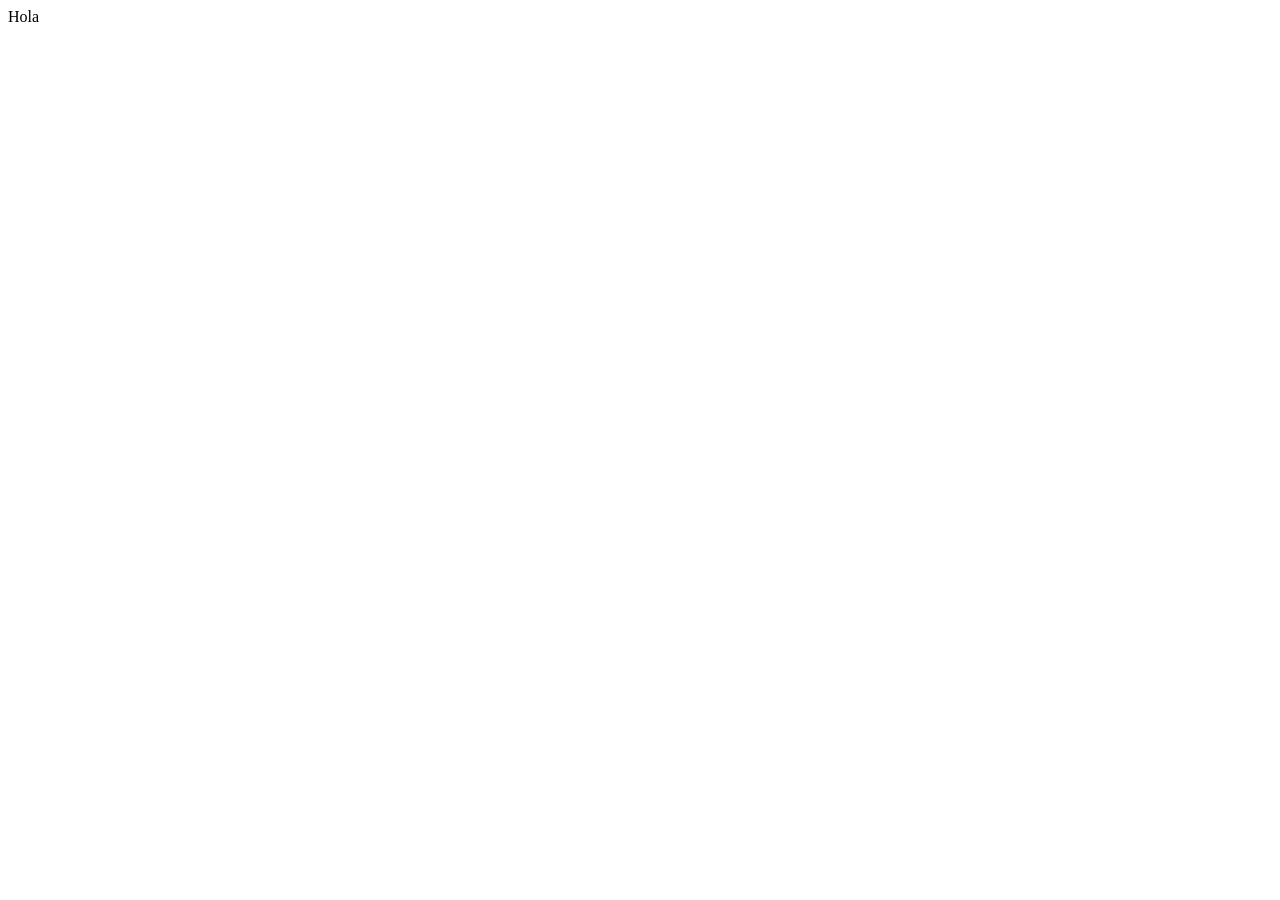
==== index.html @ ee679d91 "commit 1 test" ====
<!DOCTYPE html>
<html lang="en">
<head>
    <meta charset="UTF-8">
    <meta name="viewport" content="width=device-width, initial-scale=1.0">
    <title>Document</title>
</head>
<body>
    Hola
</body>
</html>
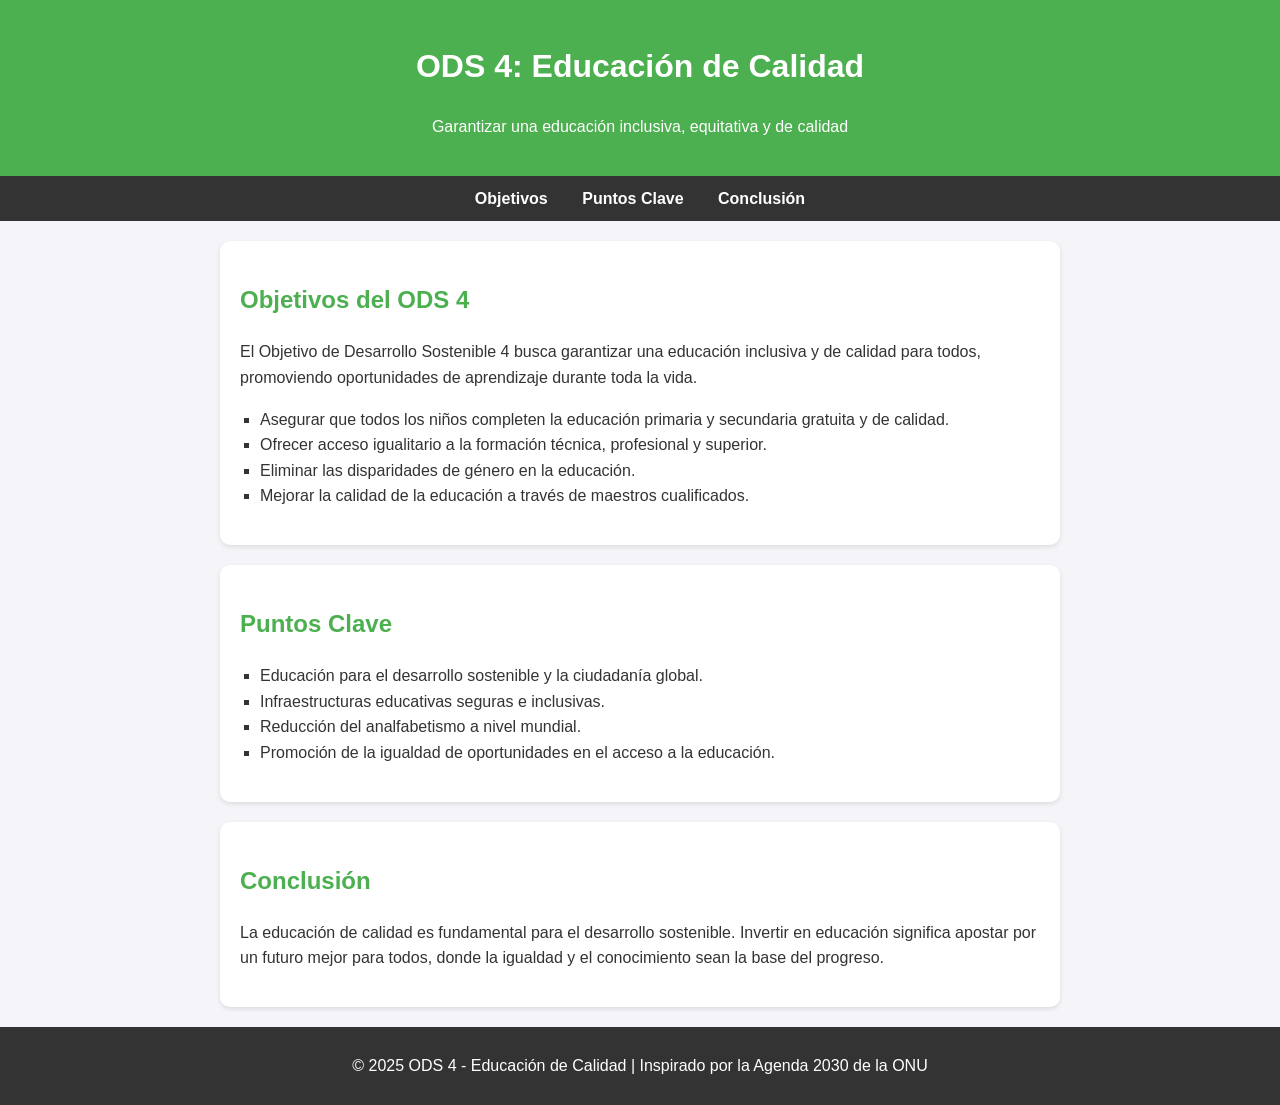
==== commit b9dd7211: "v1 page" ====
--- a/index.html
+++ b/index.html
@@ -1,11 +1,100 @@
 <!DOCTYPE html>
-<html lang="en">
+<html lang="es">
 <head>
     <meta charset="UTF-8">
     <meta name="viewport" content="width=device-width, initial-scale=1.0">
-    <title>Document</title>
+    <title>ODS 4 - Educación de Calidad</title>
+    <style>
+        body {
+            font-family: Arial, sans-serif;
+            line-height: 1.6;
+            margin: 0;
+            padding: 0;
+            background-color: #f4f4f9;
+            color: #333;
+        }
+        header {
+            background-color: #4CAF50;
+            color: white;
+            text-align: center;
+            padding: 20px 0;
+        }
+        nav {
+            background: #333;
+            color: white;
+            padding: 10px;
+            text-align: center;
+        }
+        nav a {
+            color: white;
+            margin: 0 15px;
+            text-decoration: none;
+            font-weight: bold;
+        }
+        section {
+            max-width: 800px;
+            margin: 20px auto;
+            padding: 20px;
+            background: white;
+            border-radius: 10px;
+            box-shadow: 0 2px 5px rgba(0,0,0,0.1);
+        }
+        h2 {
+            color: #4CAF50;
+        }
+        ul {
+            list-style-type: square;
+            padding-left: 20px;
+        }
+        footer {
+            background-color: #333;
+            color: white;
+            text-align: center;
+            padding: 10px 0;
+            margin-top: 20px;
+        }
+    </style>
 </head>
 <body>
-    Hola
+    <header>
+        <h1>ODS 4: Educación de Calidad</h1>
+        <p>Garantizar una educación inclusiva, equitativa y de calidad</p>
+    </header>
+
+    <nav>
+        <a href="#objetivos">Objetivos</a>
+        <a href="#puntos-clave">Puntos Clave</a>
+        <a href="#conclusion">Conclusión</a>
+    </nav>
+
+    <section id="objetivos">
+        <h2>Objetivos del ODS 4</h2>
+        <p>El Objetivo de Desarrollo Sostenible 4 busca garantizar una educación inclusiva y de calidad para todos, promoviendo oportunidades de aprendizaje durante toda la vida.</p>
+        <ul>
+            <li>Asegurar que todos los niños completen la educación primaria y secundaria gratuita y de calidad.</li>
+            <li>Ofrecer acceso igualitario a la formación técnica, profesional y superior.</li>
+            <li>Eliminar las disparidades de género en la educación.</li>
+            <li>Mejorar la calidad de la educación a través de maestros cualificados.</li>
+        </ul>
+    </section>
+
+    <section id="puntos-clave">
+        <h2>Puntos Clave</h2>
+        <ul>
+            <li>Educación para el desarrollo sostenible y la ciudadanía global.</li>
+            <li>Infraestructuras educativas seguras e inclusivas.</li>
+            <li>Reducción del analfabetismo a nivel mundial.</li>
+            <li>Promoción de la igualdad de oportunidades en el acceso a la educación.</li>
+        </ul>
+    </section>
+
+    <section id="conclusion">
+        <h2>Conclusión</h2>
+        <p>La educación de calidad es fundamental para el desarrollo sostenible. Invertir en educación significa apostar por un futuro mejor para todos, donde la igualdad y el conocimiento sean la base del progreso.</p>
+    </section>
+
+    <footer>
+        <p>&copy; 2025 ODS 4 - Educación de Calidad | Inspirado por la Agenda 2030 de la ONU</p>
+    </footer>
 </body>
 </html>
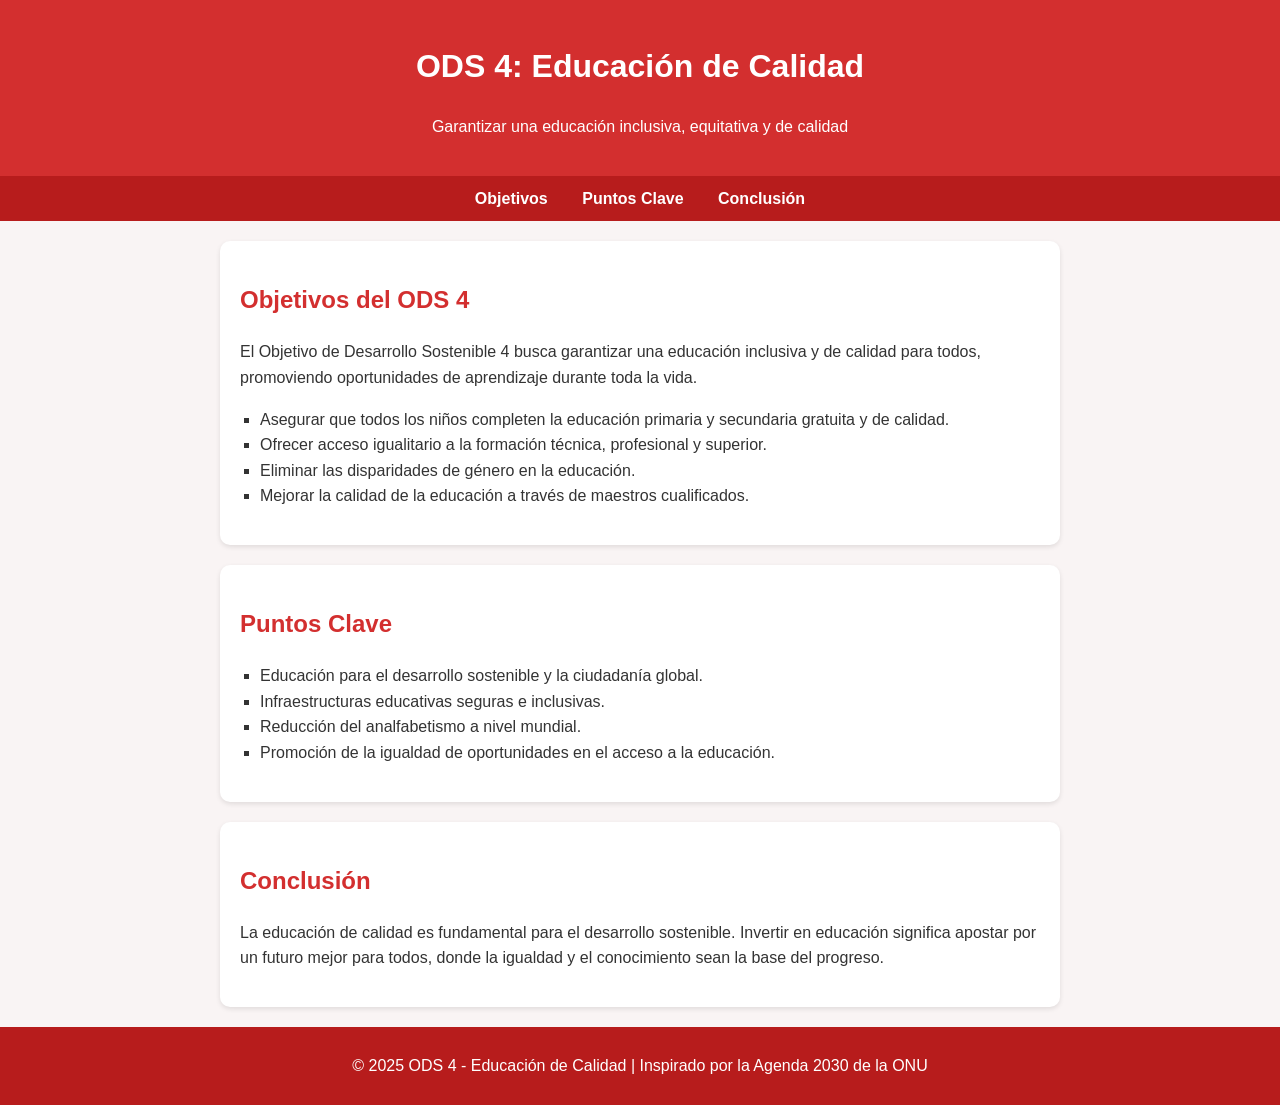
==== commit 8dd745c7: "Tonalidades rojas ODS4" ====
--- a/index.html
+++ b/index.html
@@ -10,17 +10,17 @@
             line-height: 1.6;
             margin: 0;
             padding: 0;
-            background-color: #f4f4f9;
+            background-color: #f9f4f4;
             color: #333;
         }
         header {
-            background-color: #4CAF50;
+            background-color: #D32F2F;
             color: white;
             text-align: center;
             padding: 20px 0;
         }
         nav {
-            background: #333;
+            background: #B71C1C;
             color: white;
             padding: 10px;
             text-align: center;
@@ -40,14 +40,14 @@
             box-shadow: 0 2px 5px rgba(0,0,0,0.1);
         }
         h2 {
-            color: #4CAF50;
+            color: #D32F2F;
         }
         ul {
             list-style-type: square;
             padding-left: 20px;
         }
         footer {
-            background-color: #333;
+            background-color: #B71C1C;
             color: white;
             text-align: center;
             padding: 10px 0;
@@ -97,4 +97,4 @@
         <p>&copy; 2025 ODS 4 - Educación de Calidad | Inspirado por la Agenda 2030 de la ONU</p>
     </footer>
 </body>
-</html>+</html>
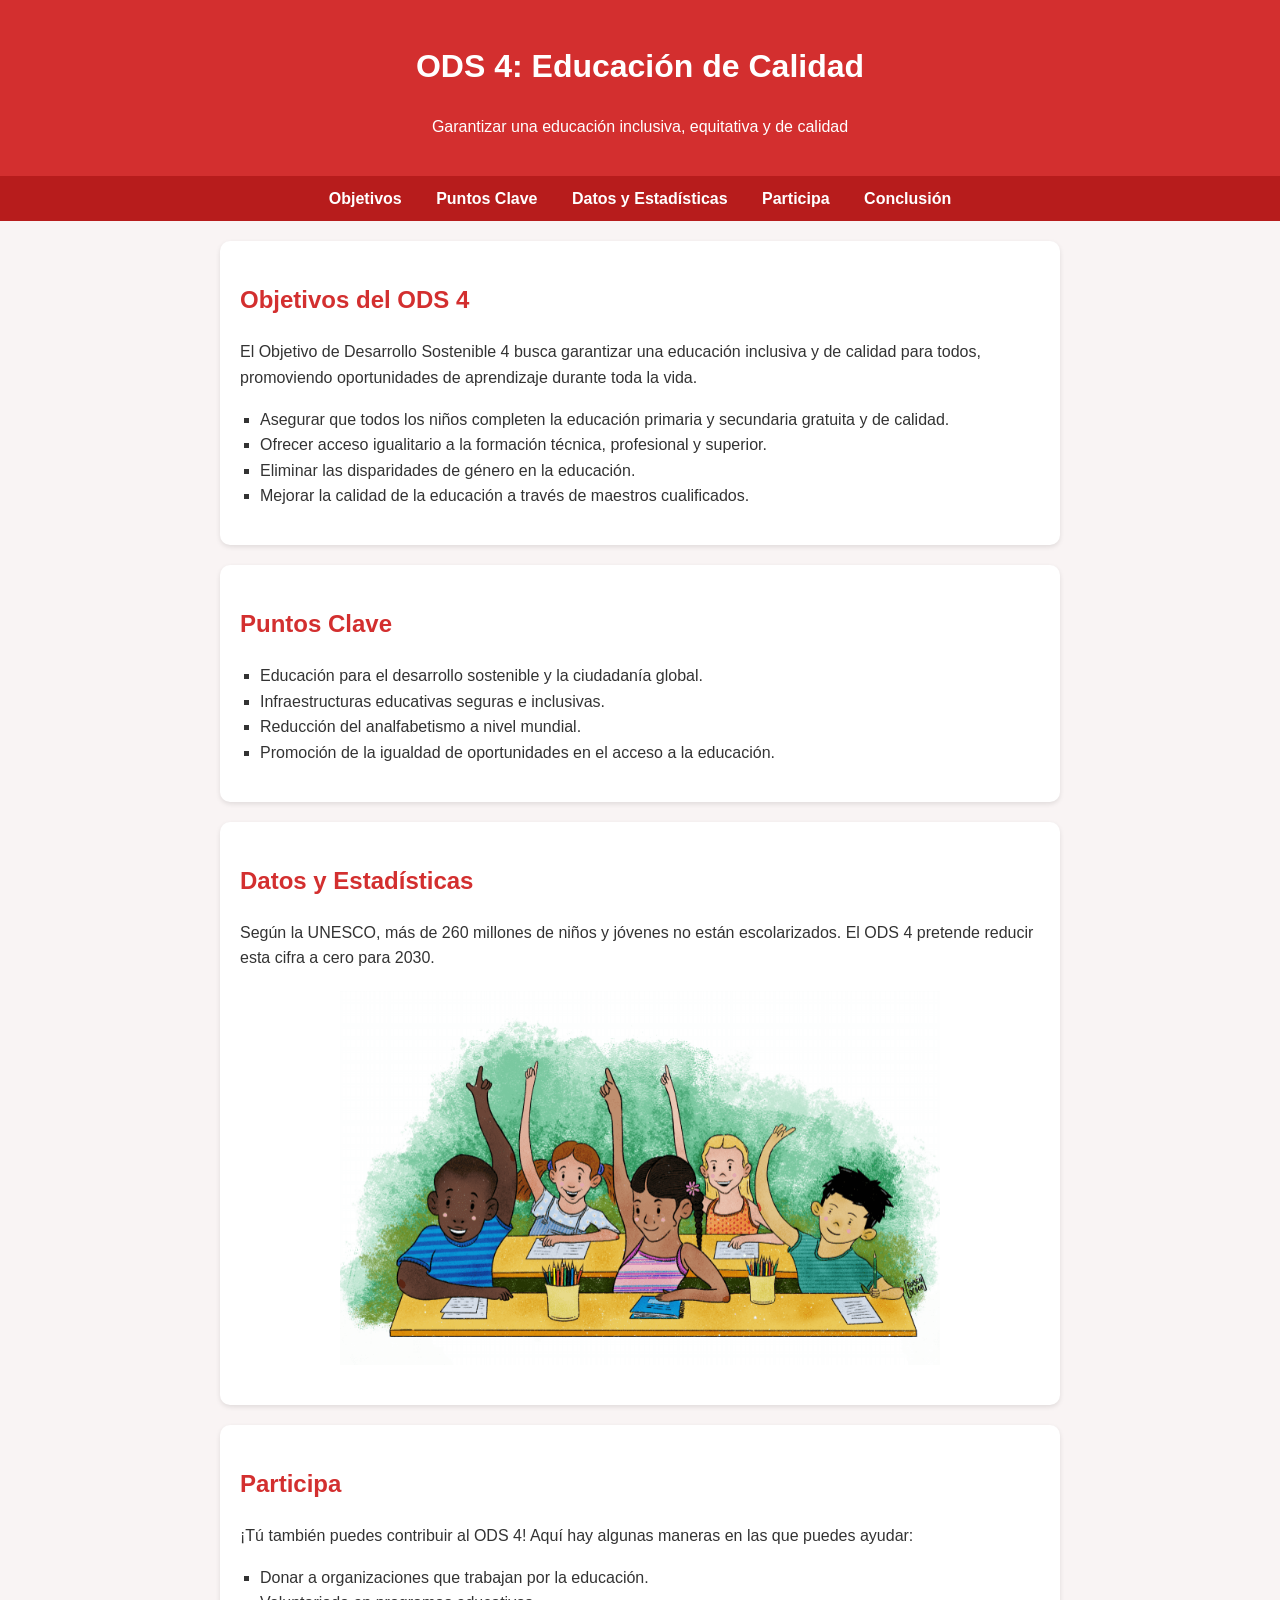
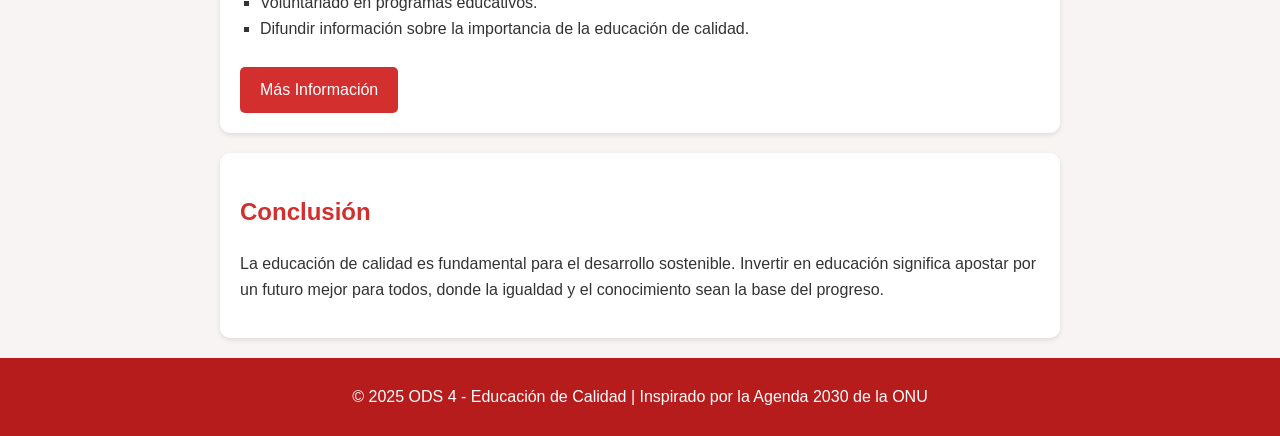
==== commit 65af9698: "Extend page and img" ====
--- a/index.html
+++ b/index.html
@@ -4,56 +4,7 @@
     <meta charset="UTF-8">
     <meta name="viewport" content="width=device-width, initial-scale=1.0">
     <title>ODS 4 - Educación de Calidad</title>
-    <style>
-        body {
-            font-family: Arial, sans-serif;
-            line-height: 1.6;
-            margin: 0;
-            padding: 0;
-            background-color: #f9f4f4;
-            color: #333;
-        }
-        header {
-            background-color: #D32F2F;
-            color: white;
-            text-align: center;
-            padding: 20px 0;
-        }
-        nav {
-            background: #B71C1C;
-            color: white;
-            padding: 10px;
-            text-align: center;
-        }
-        nav a {
-            color: white;
-            margin: 0 15px;
-            text-decoration: none;
-            font-weight: bold;
-        }
-        section {
-            max-width: 800px;
-            margin: 20px auto;
-            padding: 20px;
-            background: white;
-            border-radius: 10px;
-            box-shadow: 0 2px 5px rgba(0,0,0,0.1);
-        }
-        h2 {
-            color: #D32F2F;
-        }
-        ul {
-            list-style-type: square;
-            padding-left: 20px;
-        }
-        footer {
-            background-color: #B71C1C;
-            color: white;
-            text-align: center;
-            padding: 10px 0;
-            margin-top: 20px;
-        }
-    </style>
+    <link rel="stylesheet" href="styles.css">
 </head>
 <body>
     <header>
@@ -64,6 +15,8 @@
     <nav>
         <a href="#objetivos">Objetivos</a>
         <a href="#puntos-clave">Puntos Clave</a>
+        <a href="#datos">Datos y Estadísticas</a>
+        <a href="#participa">Participa</a>
         <a href="#conclusion">Conclusión</a>
     </nav>
 
@@ -88,6 +41,23 @@
         </ul>
     </section>
 
+    <section id="datos">
+        <h2>Datos y Estadísticas</h2>
+        <p>Según la UNESCO, más de 260 millones de niños y jóvenes no están escolarizados. El ODS 4 pretende reducir esta cifra a cero para 2030.</p>
+        <img src="educacion.png" alt="Niños estudiando" style="width:100%;max-width:600px;height:auto;">
+    </section>
+
+    <section id="participa">
+        <h2>Participa</h2>
+        <p>¡Tú también puedes contribuir al ODS 4! Aquí hay algunas maneras en las que puedes ayudar:</p>
+        <ul>
+            <li>Donar a organizaciones que trabajan por la educación.</li>
+            <li>Voluntariado en programas educativos.</li>
+            <li>Difundir información sobre la importancia de la educación de calidad.</li>
+        </ul>
+        <a href="https://www.un.org/sustainabledevelopment/es/education/" target="_blank" class="button">Más Información</a>
+    </section>
+
     <section id="conclusion">
         <h2>Conclusión</h2>
         <p>La educación de calidad es fundamental para el desarrollo sostenible. Invertir en educación significa apostar por un futuro mejor para todos, donde la igualdad y el conocimiento sean la base del progreso.</p>
@@ -97,4 +67,4 @@
         <p>&copy; 2025 ODS 4 - Educación de Calidad | Inspirado por la Agenda 2030 de la ONU</p>
     </footer>
 </body>
-</html>
+</html>
--- a/styles.css
+++ b/styles.css
@@ -0,0 +1,64 @@
+body {
+    font-family: Arial, sans-serif;
+    line-height: 1.6;
+    margin: 0;
+    padding: 0;
+    background-color: #f9f4f4;
+    color: #333;
+}
+header {
+    background-color: #D32F2F;
+    color: white;
+    text-align: center;
+    padding: 20px 0;
+}
+nav {
+    background: #B71C1C;
+    color: white;
+    padding: 10px;
+    text-align: center;
+}
+nav a {
+    color: white;
+    margin: 0 15px;
+    text-decoration: none;
+    font-weight: bold;
+}
+section {
+    max-width: 800px;
+    margin: 20px auto;
+    padding: 20px;
+    background: white;
+    border-radius: 10px;
+    box-shadow: 0 2px 5px rgba(0,0,0,0.1);
+}
+h2 {
+    color: #D32F2F;
+}
+ul {
+    list-style-type: square;
+    padding-left: 20px;
+}
+footer {
+    background-color: #B71C1C;
+    color: white;
+    text-align: center;
+    padding: 10px 0;
+    margin-top: 20px;
+}
+.button {
+    display: inline-block;
+    padding: 10px 20px;
+    margin-top: 10px;
+    background-color: #D32F2F;
+    color: white;
+    text-decoration: none;
+    border-radius: 5px;
+}
+.button:hover {
+    background-color: #B71C1C;
+}
+img {
+    display: block;
+    margin: 20px auto;
+}
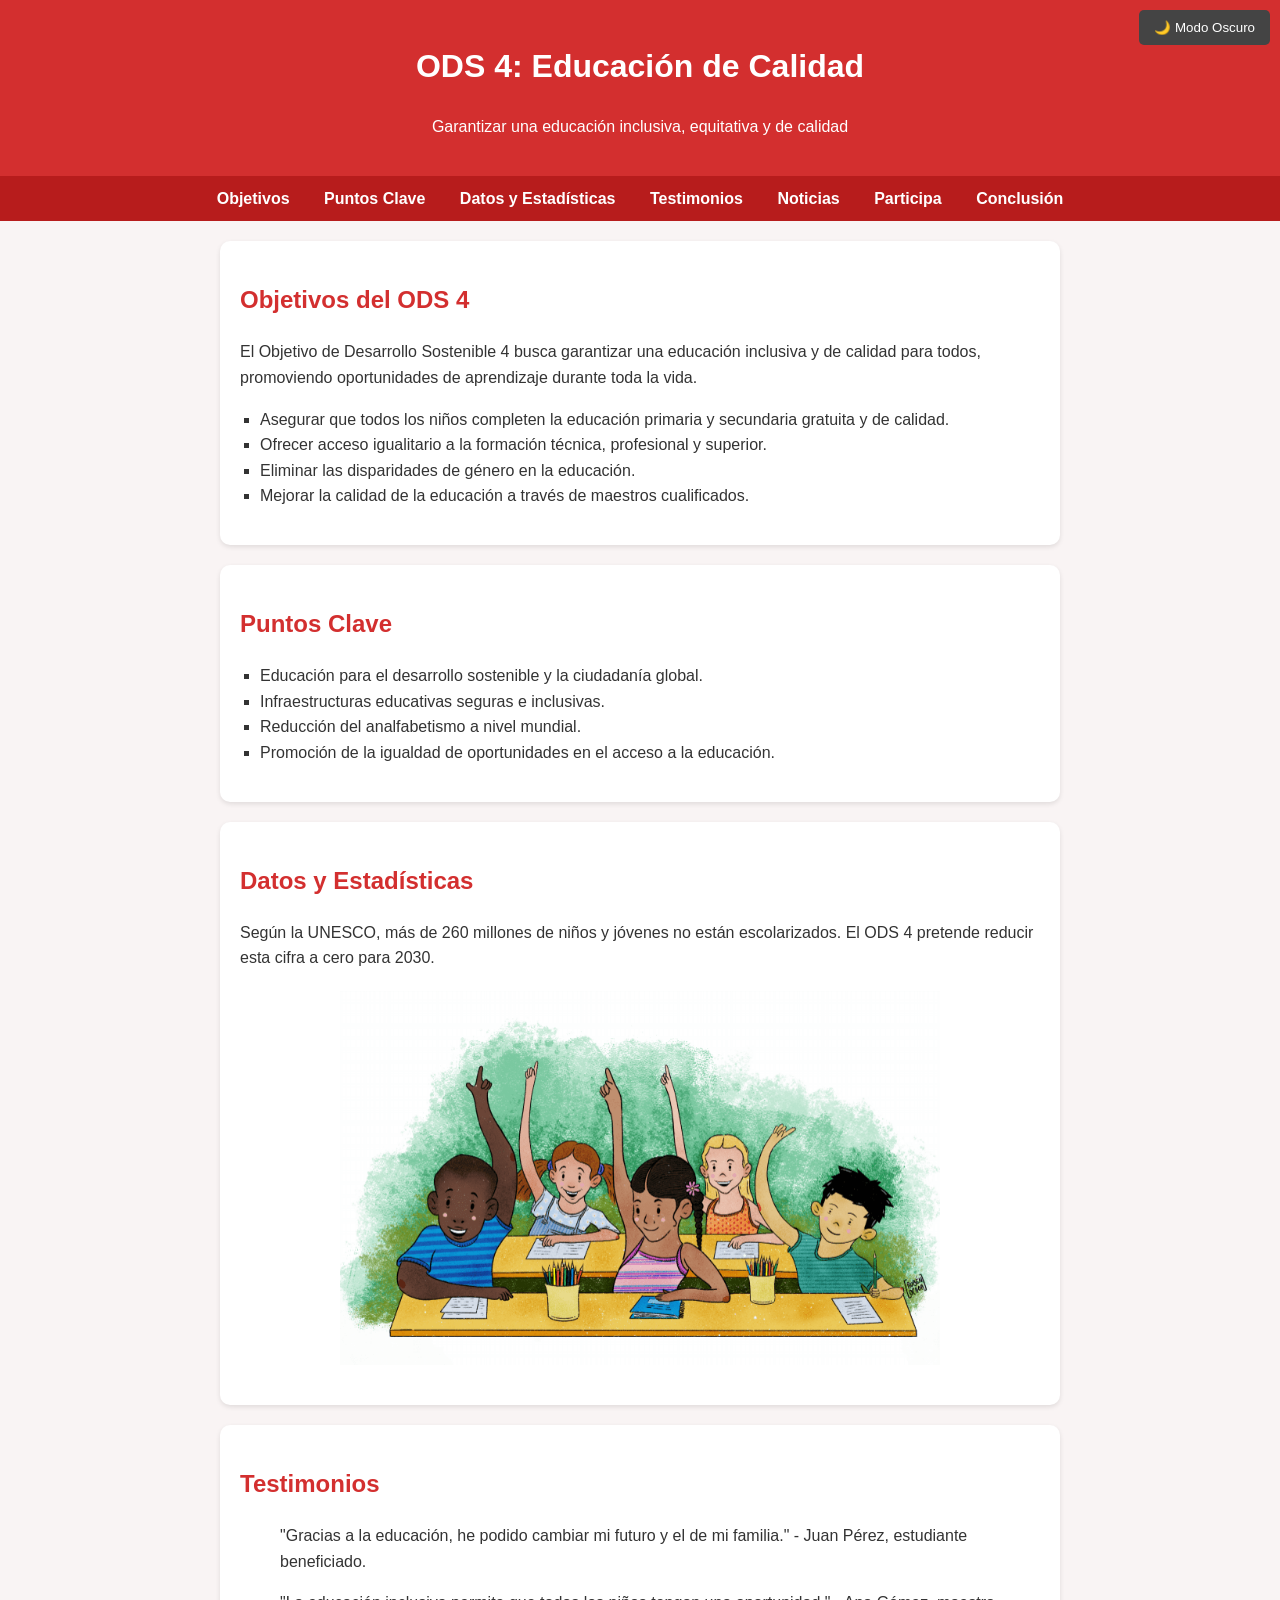
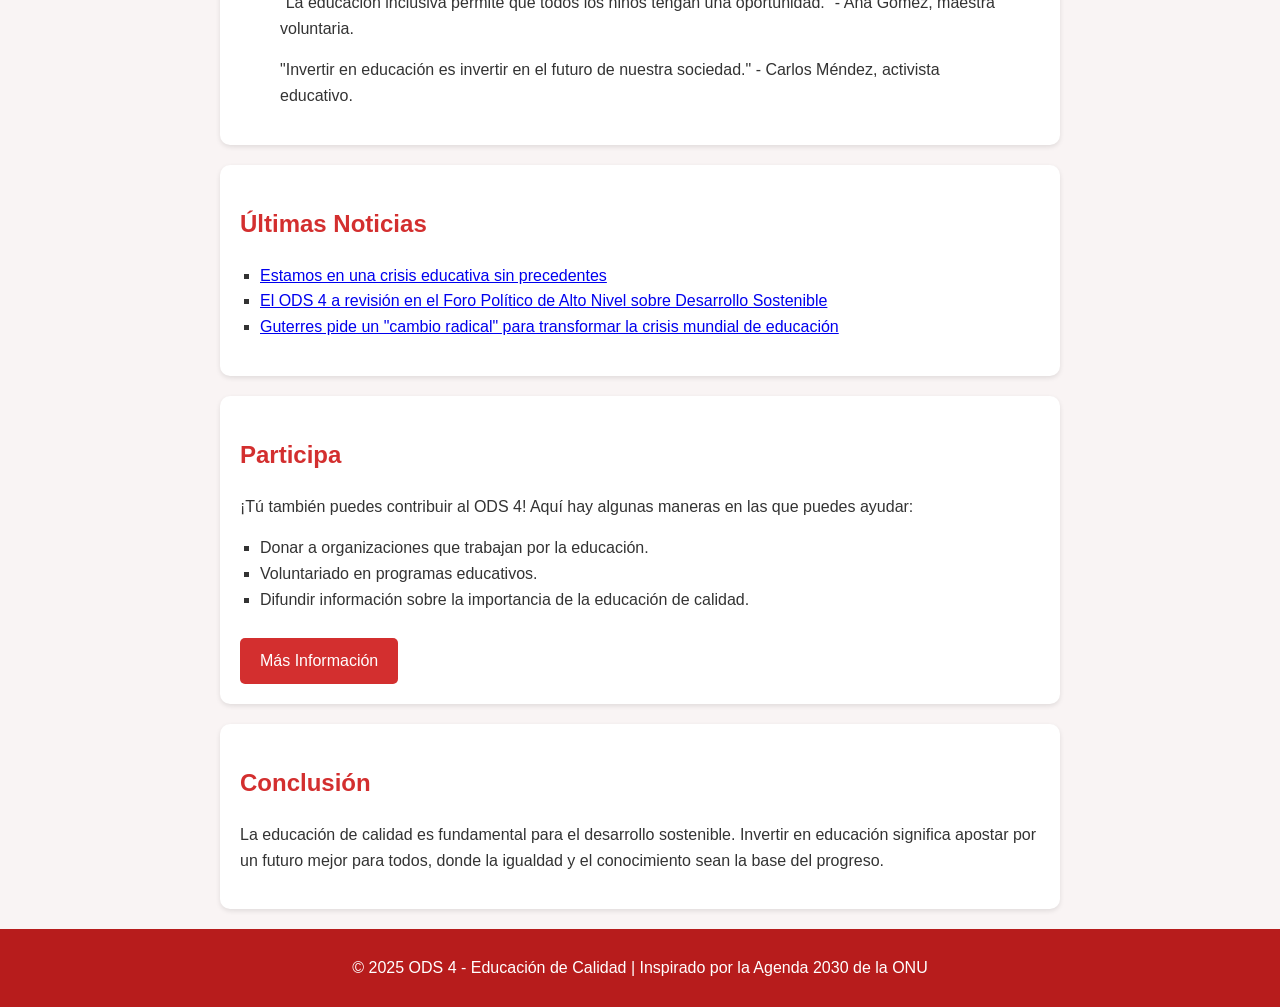
==== commit fd549afc: "Grandes Cambios (Nuevos apartados de noticias y testimonios y modo oscuro con boton) Añadir script.j" ====
--- a/index.html
+++ b/index.html
@@ -11,11 +11,14 @@
         <h1>ODS 4: Educación de Calidad</h1>
         <p>Garantizar una educación inclusiva, equitativa y de calidad</p>
     </header>
-
+    <button id="dark-mode-toggle">🌙 Modo Oscuro</button>
+    <script src="script.js"></script>
     <nav>
         <a href="#objetivos">Objetivos</a>
         <a href="#puntos-clave">Puntos Clave</a>
         <a href="#datos">Datos y Estadísticas</a>
+        <a href="#testimonios">Testimonios</a>
+        <a href="#noticias">Noticias</a>
         <a href="#participa">Participa</a>
         <a href="#conclusion">Conclusión</a>
     </nav>
@@ -47,6 +50,28 @@
         <img src="educacion.png" alt="Niños estudiando" style="width:100%;max-width:600px;height:auto;">
     </section>
 
+    <section id="testimonios">
+        <h2>Testimonios</h2>
+        <blockquote>
+            "Gracias a la educación, he podido cambiar mi futuro y el de mi familia." - Juan Pérez, estudiante beneficiado.
+        </blockquote>
+        <blockquote>
+            "La educación inclusiva permite que todos los niños tengan una oportunidad." - Ana Gómez, maestra voluntaria.
+        </blockquote>
+        <blockquote>
+            "Invertir en educación es invertir en el futuro de nuestra sociedad." - Carlos Méndez, activista educativo.
+        </blockquote>
+    </section>
+
+    <section id="noticias">
+        <h2>Últimas Noticias</h2>
+        <ul>
+            <li><a href="https://www.abc.es/antropia/crisis-educativa-precedentes-20230428131123-nt.html">Estamos en una crisis educativa sin precedentes</a></li>
+            <li><a href="https://www.entreculturas.org/noticia/el-ods-4-revision-en-el-foro-politico-de-alto-nivel-sobre-desarrollo-sostenible/">El ODS 4 a revisión en el Foro Político de Alto Nivel sobre Desarrollo Sostenible</a></li>
+            <li><a href="https://news.un.org/es/story/2024/07/1531156">Guterres pide un "cambio radical" para transformar la crisis mundial de educación</a></li>
+        </ul>
+    </section>
+
     <section id="participa">
         <h2>Participa</h2>
         <p>¡Tú también puedes contribuir al ODS 4! Aquí hay algunas maneras en las que puedes ayudar:</p>
@@ -67,4 +92,4 @@
         <p>&copy; 2025 ODS 4 - Educación de Calidad | Inspirado por la Agenda 2030 de la ONU</p>
     </footer>
 </body>
-</html>+</html>
--- a/styles.css
+++ b/styles.css
@@ -5,25 +5,30 @@
     padding: 0;
     background-color: #f9f4f4;
     color: #333;
+    transition: background-color 0.3s, color 0.3s;
 }
+
 header {
     background-color: #D32F2F;
     color: white;
     text-align: center;
     padding: 20px 0;
 }
+
 nav {
     background: #B71C1C;
     color: white;
     padding: 10px;
     text-align: center;
 }
+
 nav a {
     color: white;
     margin: 0 15px;
     text-decoration: none;
     font-weight: bold;
 }
+
 section {
     max-width: 800px;
     margin: 20px auto;
@@ -32,13 +37,16 @@
     border-radius: 10px;
     box-shadow: 0 2px 5px rgba(0,0,0,0.1);
 }
+
 h2 {
     color: #D32F2F;
 }
+
 ul {
     list-style-type: square;
     padding-left: 20px;
 }
+
 footer {
     background-color: #B71C1C;
     color: white;
@@ -46,6 +54,7 @@
     padding: 10px 0;
     margin-top: 20px;
 }
+
 .button {
     display: inline-block;
     padding: 10px 20px;
@@ -55,10 +64,54 @@
     text-decoration: none;
     border-radius: 5px;
 }
+
 .button:hover {
     background-color: #B71C1C;
 }
+
 img {
     display: block;
     margin: 20px auto;
+}
+
+/* Modo oscuro */
+body.dark-mode {
+    background-color: #1a1a1a;
+    color: #ffffff;
+}
+
+.dark-mode header, 
+.dark-mode nav, 
+.dark-mode section, 
+.dark-mode footer {
+    background-color: #222;
+    color: #ddd;
+}
+
+.dark-mode a {
+    color: #4da6ff;
+}
+
+/* Botón de modo oscuro */
+#dark-mode-toggle {
+    position: fixed;
+    top: 10px;
+    right: 10px;
+    padding: 10px 15px;
+    background-color: #444;
+    color: #fff;
+    border: none;
+    border-radius: 5px;
+    cursor: pointer;
+    transition: background 0.3s;
+}
+
+#dark-mode-toggle:hover {
+    background-color: #666;
+}
+
+/* Ajuste para testimonios */
+.dark-mode blockquote {
+    border-left: 5px solid #4da6ff;
+    color: #bbb;
 }
